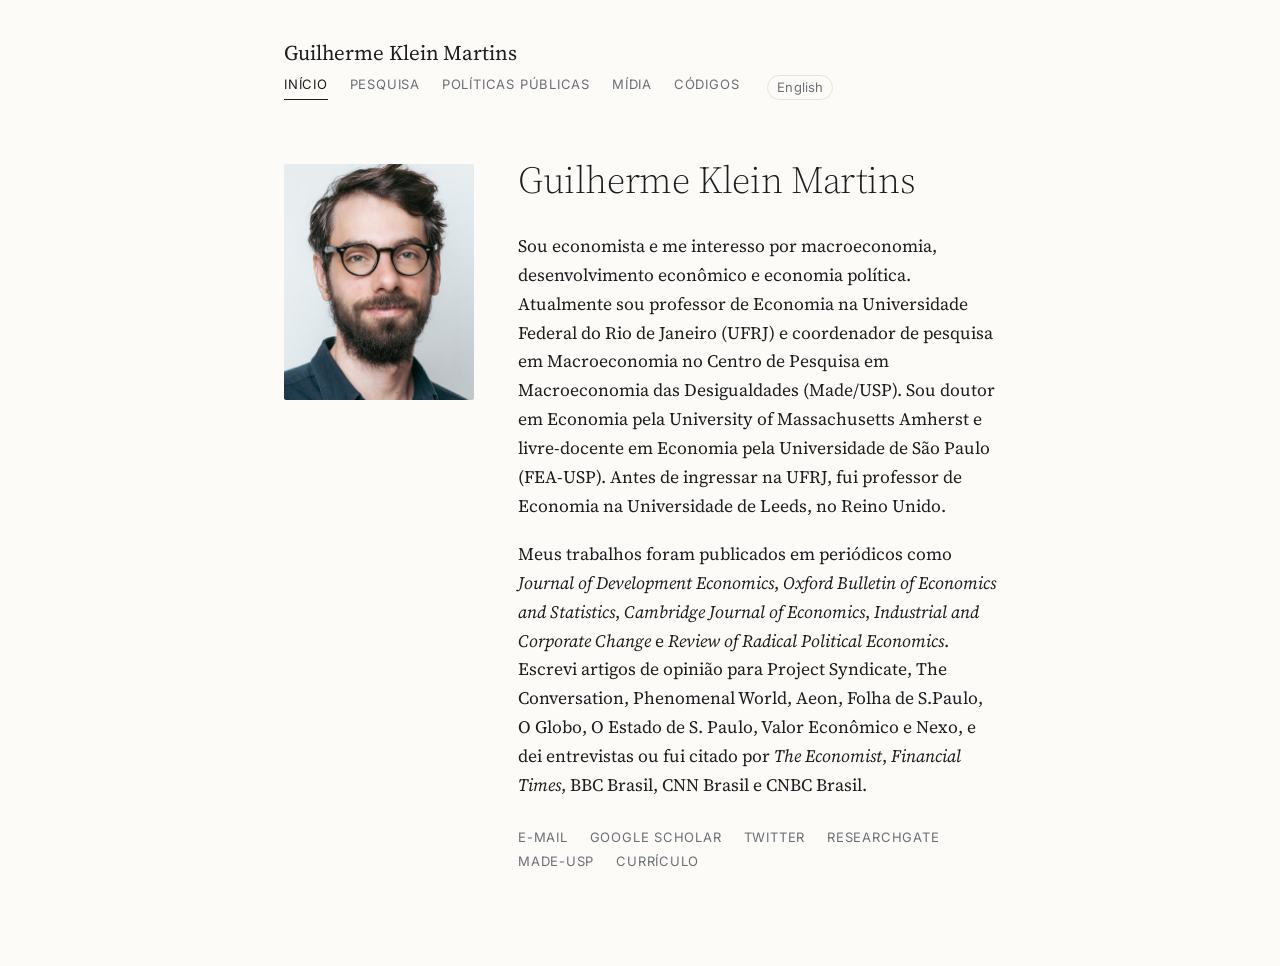
==== pt/index.html @ 5c76cfde "Add Portuguese version with language toggle Co-Authored-By: Claude Opus 5.5 <noreply@anthropic.com> " ====
<!doctype html>
<html lang="pt-BR">
<head>
<meta charset="utf-8">
<meta name="viewport" content="width=device-width, initial-scale=1">
<title>Guilherme Klein Martins</title>
<meta name="description" content="Guilherme Klein Martins, economista. Professor de Economia da UFRJ e pesquisador do Made/USP.">
<link rel="preconnect" href="https://fonts.googleapis.com">
<link rel="stylesheet" href="https://fonts.googleapis.com/css2?family=Inter:wght@400;500&family=Source+Serif+4:ital,opsz,wght@0,8..60,300..600;1,8..60,300..600&display=swap">
<link rel="stylesheet" href="../style.css?v=3">
</head>
<body>
<header><div class="wrap top"><a class="name" href="index.html">Guilherme Klein Martins</a><nav><a href="index.html" class="on">Início</a><a href="research.html">Pesquisa</a><a href="policy.html">Políticas públicas</a><a href="media.html">Mídia</a><a href="codes.html">Códigos</a><a class="lang" href="../index.html">English</a></nav></div></header>
<main><div class="wrap">
<div class="intro">
<img class="photo" src="../photo.jpg" alt="Guilherme Klein Martins" onerror="this.style.display='none'">
<div>
<h1>Guilherme Klein Martins</h1>
<p>Sou economista e me interesso por macroeconomia, desenvolvimento econômico e economia política. Atualmente sou professor de Economia na Universidade Federal do Rio de Janeiro (UFRJ) e coordenador de pesquisa em Macroeconomia no Centro de Pesquisa em Macroeconomia das Desigualdades (Made/USP). Sou doutor em Economia pela University of Massachusetts Amherst e livre-docente em Economia pela Universidade de São Paulo (FEA-USP). Antes de ingressar na UFRJ, fui professor de Economia na Universidade de Leeds, no Reino Unido.</p>
<p>Meus trabalhos foram publicados em periódicos como <em>Journal of Development Economics</em>, <em>Oxford Bulletin of Economics and Statistics</em>, <em>Cambridge Journal of Economics</em>, <em>Industrial and Corporate Change</em> e <em>Review of Radical Political Economics</em>. Escrevi artigos de opinião para Project Syndicate, The Conversation, Phenomenal World, Aeon, Folha de S.Paulo, O Globo, O Estado de S. Paulo, Valor Econômico e Nexo, e dei entrevistas ou fui citado por <em>The Economist</em>, <em>Financial Times</em>, BBC Brasil, CNN Brasil e CNBC Brasil.</p>
<div class="links">
<a href="mailto:guilherme.klein.martins@gmail.com">E-mail</a>
<a href="https://scholar.google.com/citations?user=_FDP_68AAAAJ">Google Scholar</a>
<a href="https://twitter.com/GuilhermeKlei11">Twitter</a>
<a href="https://www.researchgate.net/profile/Guilherme-Martins-44">ResearchGate</a>
<a href="https://madeusp.com.br/pessoas/guilherme-klein-martins/">MADE-USP</a>
<a href="https://drive.google.com/file/d/14YvDI-gSdBtUOQLkv0K410p8U2Zc8c98/view?usp=share_link">Currículo</a>
</div>
</div>
</div>
</div></main>
</body>
</html>
---- style.css ----
:root{--bg:#fcfbf8;--text:#1c1d1f;--muted:#6b6f75;--faint:#9a9ea4;--accent:#1d4f7a;--rule:#e6e3dc}
@media (prefers-color-scheme:dark){:root{--bg:#121416;--text:#e4e3df;--muted:#9fa5ab;--faint:#757b82;--accent:#8fbbe3;--rule:#2a2e33}}
*{box-sizing:border-box}
html{-webkit-text-size-adjust:100%}
body{margin:0;background:var(--bg);color:var(--text);font:400 17.5px/1.65 "Source Serif 4",Georgia,serif;font-optical-sizing:auto;-webkit-font-smoothing:antialiased}
a{color:inherit;text-decoration:underline;text-decoration-color:var(--rule);text-decoration-thickness:1px;text-underline-offset:3px;transition:color .15s,text-decoration-color .15s}
a:hover{color:var(--accent);text-decoration-color:currentColor}
.wrap{max-width:760px;margin:0 auto;padding:0 24px}
header .top{display:flex;flex-wrap:wrap;align-items:baseline;justify-content:space-between;gap:10px 28px;padding-top:40px}
.name{font:400 21px/1.2 "Source Serif 4",Georgia,serif;letter-spacing:-.005em;text-decoration:none}
nav{display:flex;flex-wrap:wrap;gap:4px 22px;font:400 13px/1.4 "Inter",system-ui,sans-serif;letter-spacing:.06em;text-transform:uppercase}
nav a{color:var(--muted);text-decoration:none;padding-bottom:3px;border-bottom:1px solid transparent}
nav a:hover{color:var(--text)}
nav a.on{color:var(--text);border-bottom-color:var(--text)}
main{padding:64px 0 96px}
h1{font:300 38px/1.2 "Source Serif 4",Georgia,serif;letter-spacing:-.01em;margin:0 0 28px}
h2{font:500 12px/1.4 "Inter",system-ui,sans-serif;letter-spacing:.14em;text-transform:uppercase;color:var(--muted);margin:56px 0 22px}
h2:first-of-type{margin-top:40px}
p{margin:0 0 1.1em}
em{font-style:italic}
.intro{display:flex;gap:44px;align-items:flex-start}
.intro>div{flex:1;min-width:0}
.intro h1{margin-top:-6px}
.photo{flex:0 0 190px;width:190px;height:236px;border-radius:2px;object-fit:cover;object-position:50% 20%}
@media (max-width:680px){.intro{flex-direction:column;gap:28px}.photo{flex-basis:auto;width:150px;height:186px}h1{font-size:32px}main{padding-top:44px}header .top{padding-top:28px}}
.links{display:flex;flex-wrap:wrap;gap:6px 22px;margin-top:28px;font:400 13px/1.4 "Inter",system-ui,sans-serif;letter-spacing:.06em;text-transform:uppercase}
.links a{color:var(--muted);text-decoration:none}
.links a:hover{color:var(--accent)}
ul.pubs{list-style:none;margin:0;padding:0}
ul.pubs li{margin:0 0 20px}
.t{font-weight:400}
.meta{display:inline-block;margin-top:2px;color:var(--muted);font-size:15.5px;line-height:1.55}
nav a.lang{margin-left:6px;padding:2px 9px 3px;border:1px solid var(--rule);border-radius:999px;color:var(--muted);text-transform:none;letter-spacing:.01em}
nav a.lang:hover{border-color:var(--text);color:var(--text)}
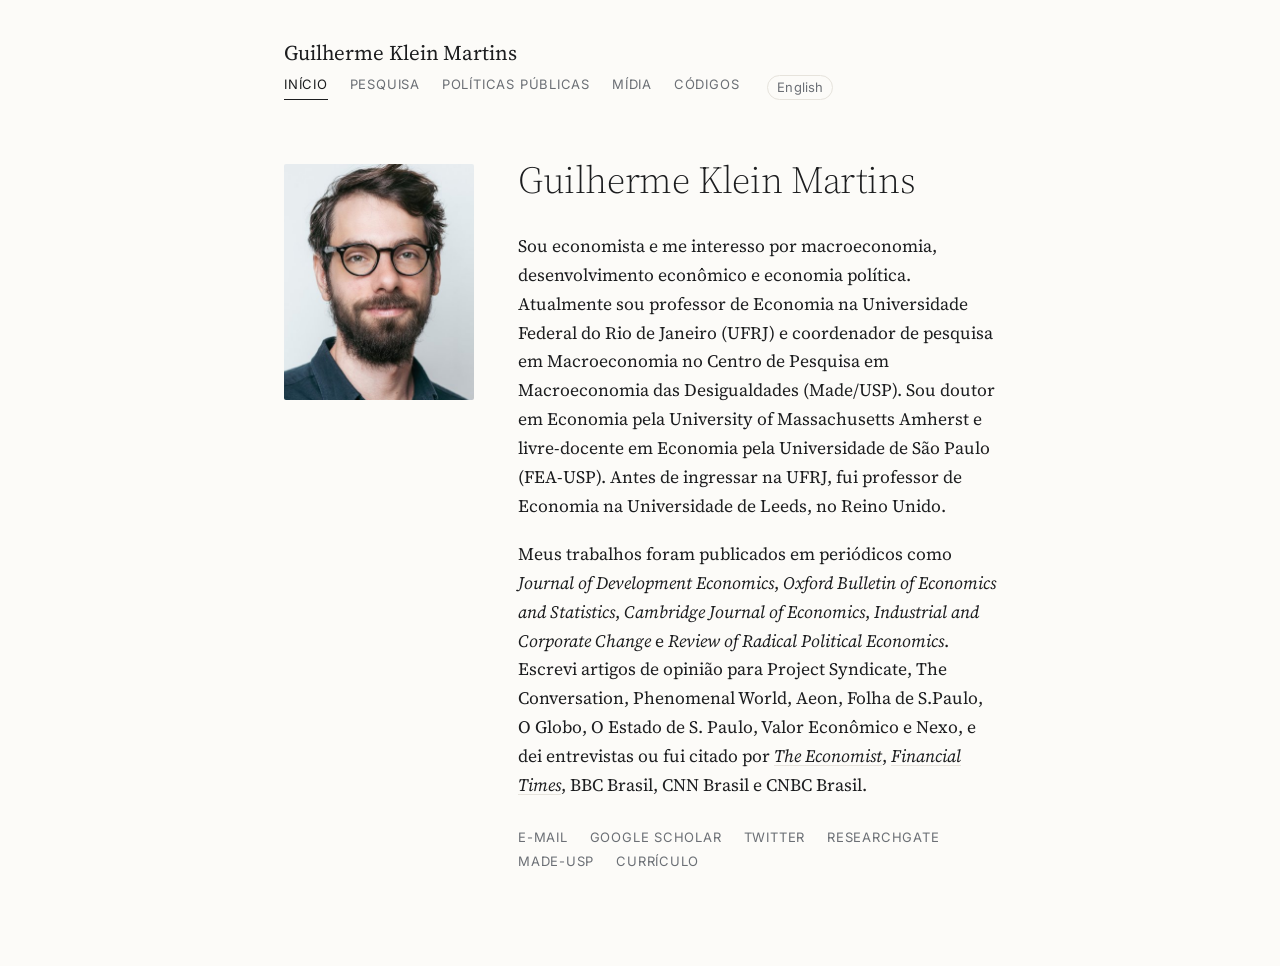
==== commit b82719a8: "Add The Economist coverage and link Economist/FT in bio Co-Authored-By: Claude Opus 5.5 <noreply@ant" ====
--- a/pt/index.html
+++ b/pt/index.html
@@ -17,7 +17,7 @@
 <div>
 <h1>Guilherme Klein Martins</h1>
 <p>Sou economista e me interesso por macroeconomia, desenvolvimento econômico e economia política. Atualmente sou professor de Economia na Universidade Federal do Rio de Janeiro (UFRJ) e coordenador de pesquisa em Macroeconomia no Centro de Pesquisa em Macroeconomia das Desigualdades (Made/USP). Sou doutor em Economia pela University of Massachusetts Amherst e livre-docente em Economia pela Universidade de São Paulo (FEA-USP). Antes de ingressar na UFRJ, fui professor de Economia na Universidade de Leeds, no Reino Unido.</p>
-<p>Meus trabalhos foram publicados em periódicos como <em>Journal of Development Economics</em>, <em>Oxford Bulletin of Economics and Statistics</em>, <em>Cambridge Journal of Economics</em>, <em>Industrial and Corporate Change</em> e <em>Review of Radical Political Economics</em>. Escrevi artigos de opinião para Project Syndicate, The Conversation, Phenomenal World, Aeon, Folha de S.Paulo, O Globo, O Estado de S. Paulo, Valor Econômico e Nexo, e dei entrevistas ou fui citado por <em>The Economist</em>, <em>Financial Times</em>, BBC Brasil, CNN Brasil e CNBC Brasil.</p>
+<p>Meus trabalhos foram publicados em periódicos como <em>Journal of Development Economics</em>, <em>Oxford Bulletin of Economics and Statistics</em>, <em>Cambridge Journal of Economics</em>, <em>Industrial and Corporate Change</em> e <em>Review of Radical Political Economics</em>. Escrevi artigos de opinião para Project Syndicate, The Conversation, Phenomenal World, Aeon, Folha de S.Paulo, O Globo, O Estado de S. Paulo, Valor Econômico e Nexo, e dei entrevistas ou fui citado por <a href="https://www.economist.com/the-americas/2026/10/15/brazils-gambling-wars-are-only-just-beginning"><em>The Economist</em></a>, <a href="https://www.ft.com/content/3868b320-2c24-418e-b702-c86e2620e4a6"><em>Financial Times</em></a>, BBC Brasil, CNN Brasil e CNBC Brasil.</p>
 <div class="links">
 <a href="mailto:guilherme.klein.martins@gmail.com">E-mail</a>
 <a href="https://scholar.google.com/citations?user=_FDP_68AAAAJ">Google Scholar</a>
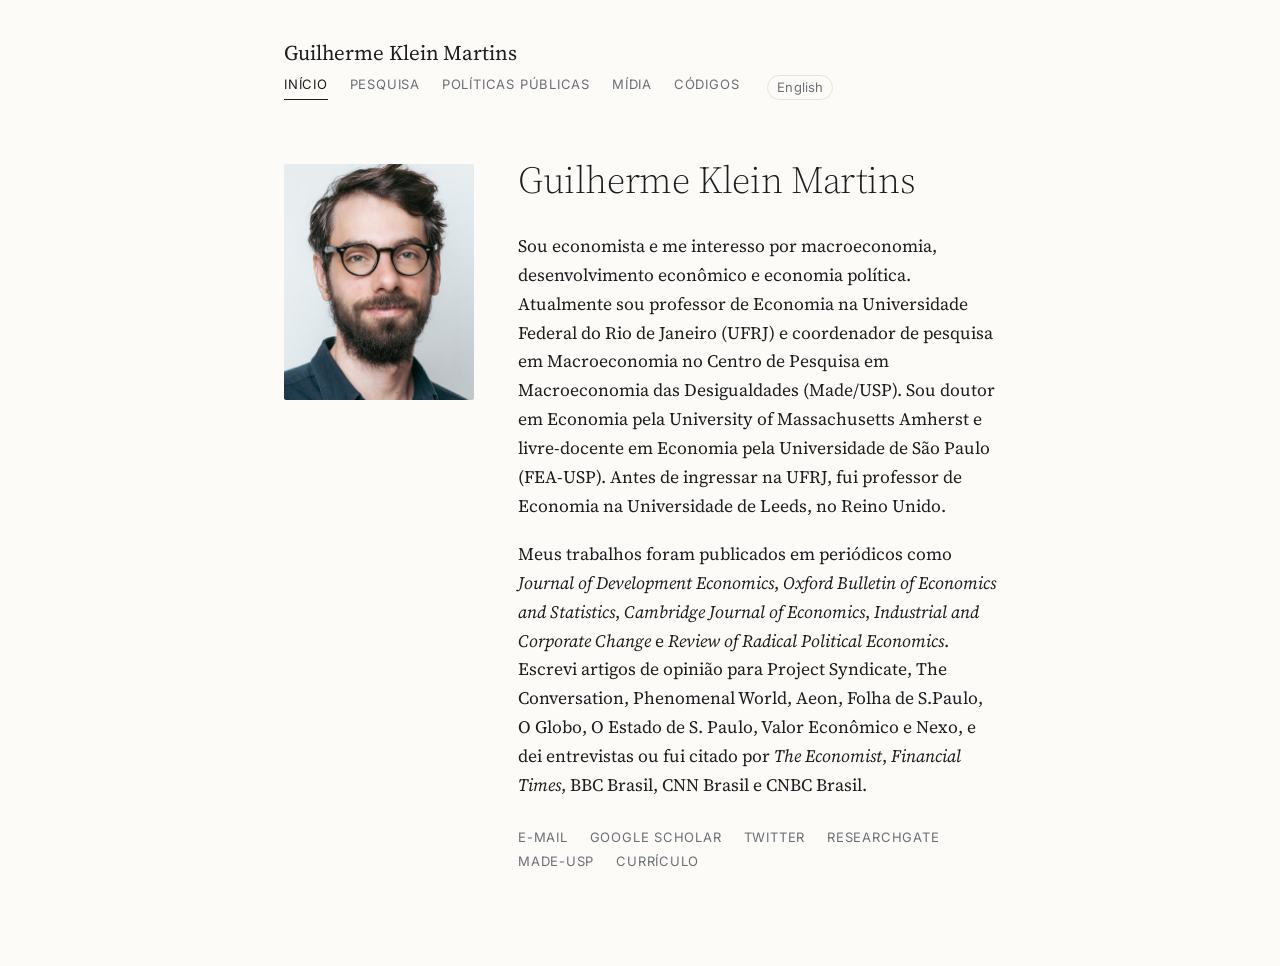
==== commit d838c899: "Remove Economist/FT links from bio Co-Authored-By: Claude Opus 5.5 <noreply@anthropic.com> Claude-Se" ====
--- a/pt/index.html
+++ b/pt/index.html
@@ -17,7 +17,7 @@
 <div>
 <h1>Guilherme Klein Martins</h1>
 <p>Sou economista e me interesso por macroeconomia, desenvolvimento econômico e economia política. Atualmente sou professor de Economia na Universidade Federal do Rio de Janeiro (UFRJ) e coordenador de pesquisa em Macroeconomia no Centro de Pesquisa em Macroeconomia das Desigualdades (Made/USP). Sou doutor em Economia pela University of Massachusetts Amherst e livre-docente em Economia pela Universidade de São Paulo (FEA-USP). Antes de ingressar na UFRJ, fui professor de Economia na Universidade de Leeds, no Reino Unido.</p>
-<p>Meus trabalhos foram publicados em periódicos como <em>Journal of Development Economics</em>, <em>Oxford Bulletin of Economics and Statistics</em>, <em>Cambridge Journal of Economics</em>, <em>Industrial and Corporate Change</em> e <em>Review of Radical Political Economics</em>. Escrevi artigos de opinião para Project Syndicate, The Conversation, Phenomenal World, Aeon, Folha de S.Paulo, O Globo, O Estado de S. Paulo, Valor Econômico e Nexo, e dei entrevistas ou fui citado por <a href="https://www.economist.com/the-americas/2026/10/15/brazils-gambling-wars-are-only-just-beginning"><em>The Economist</em></a>, <a href="https://www.ft.com/content/3868b320-2c24-418e-b702-c86e2620e4a6"><em>Financial Times</em></a>, BBC Brasil, CNN Brasil e CNBC Brasil.</p>
+<p>Meus trabalhos foram publicados em periódicos como <em>Journal of Development Economics</em>, <em>Oxford Bulletin of Economics and Statistics</em>, <em>Cambridge Journal of Economics</em>, <em>Industrial and Corporate Change</em> e <em>Review of Radical Political Economics</em>. Escrevi artigos de opinião para Project Syndicate, The Conversation, Phenomenal World, Aeon, Folha de S.Paulo, O Globo, O Estado de S. Paulo, Valor Econômico e Nexo, e dei entrevistas ou fui citado por <em>The Economist</em>, <em>Financial Times</em>, BBC Brasil, CNN Brasil e CNBC Brasil.</p>
 <div class="links">
 <a href="mailto:guilherme.klein.martins@gmail.com">E-mail</a>
 <a href="https://scholar.google.com/citations?user=_FDP_68AAAAJ">Google Scholar</a>
